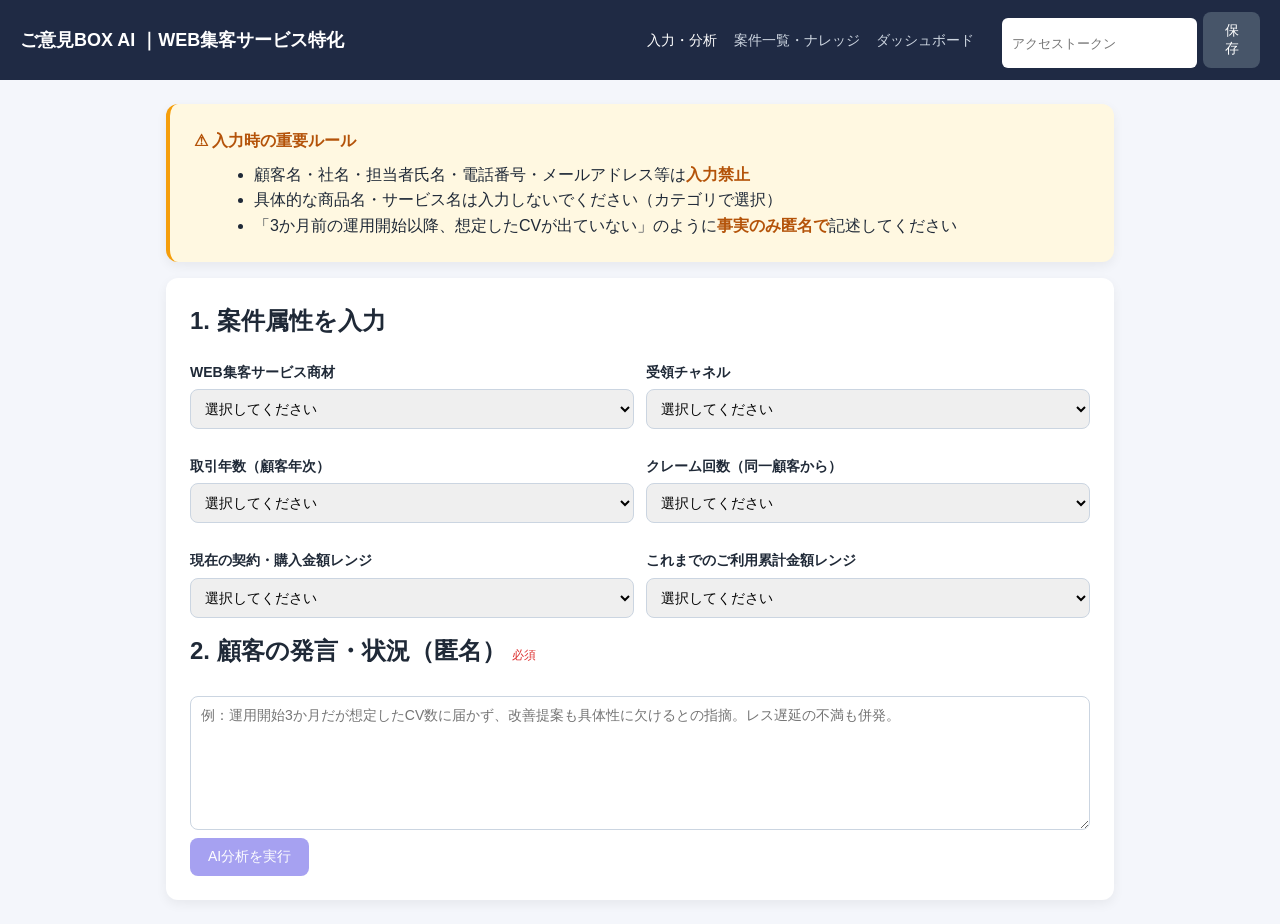
==== index.html @ 3616e9e4 "Update index.html" ====
<!DOCTYPE html>
<html lang="ja">
<head>
  <meta charset="UTF-8" />
  <meta name="viewport" content="width=device-width,initial-scale=1" />
  <title>ご意見BOX AI ｜WEB集客サービス特化</title>
  <link rel="stylesheet" href="style.css" />
</head>
<body>
  <header class="topbar">
    <h1>ご意見BOX AI ｜WEB集客サービス特化 </h1>
    <nav>
      <a href="index.html" class="active">入力・分析</a>
      <a href="list.html">案件一覧・ナレッジ</a>
      <a href="dashboard.html">ダッシュボード</a>
    </nav>
    <div class="token-area">
      <input type="password" id="token" placeholder="アクセストークン" />
      <button id="saveToken">保存</button>
    </div>
  </header>

  <main class="container">
    <section class="card notice">
      <strong>⚠ 入力時の重要ルール</strong>
      <ul>
        <li>顧客名・社名・担当者氏名・電話番号・メールアドレス等は<strong>入力禁止</strong></li>
        <li>具体的な商品名・サービス名は入力しないでください（カテゴリで選択）</li>
        <li>「3か月前の運用開始以降、想定したCVが出ていない」のように<strong>事実のみ匿名で</strong>記述してください</li>
      </ul>
    </section>

    <section class="card">
      <h2>1. 案件属性を入力</h2>
      <div class="grid2">
        <label>WEB集客サービス商材
          <select id="productCategory">
            <option value="">選択してください</option>
            <option>広告</option>
            <option>SEO</option>
            <option>MEO</option>
            <option>SNS</option>
            <option>コンサル</option>
            <option>その他</option>
          </select>
        </label>
        <label>受領チャネル
          <select id="channel">
            <option value="">選択してください</option>
            <option>電話</option><option>メール</option>
            <option>対面商談</option><option>Web会議</option>
            <option>チャット</option><option>その他</option>
          </select>
        </label>
        <label>取引年数（顧客年次）
          <select id="tenure">
            <option value="">選択してください</option>
            <option>1年未満</option>
            <option>1〜2年</option>
            <option>3〜5年</option>
            <option>6〜10年</option>
            <option>10年以上</option>
          </select>
        </label>
        <label>クレーム回数（同一顧客から）
          <select id="claimCount">
            <option value="">選択してください</option>
            <option>初回</option>
            <option>2回目</option>
            <option>3回目</option>
            <option>4回以上</option>
          </select>
        </label>
        <label>現在の契約・購入金額レンジ
          <select id="currentAmount">
            <option value="">選択してください</option>
            <option>〜10万円</option>
            <option>10〜30万円</option>
            <option>30〜50万円</option>
            <option>50〜100万円</option>
            <option>100〜300万円</option>
          </select>
        </label>
        <label>これまでのご利用累計金額レンジ
          <select id="totalAmount">
            <option value="">選択してください</option>
            <option>〜100万円</option>
            <option>100〜500万円</option>
            <option>500〜1,000万円</option>
            <option>1,000〜5,000万円</option>
            <option>5,000万円〜</option>
          </select>
        </label>
      </div>

      <h2>2. 顧客の発言・状況（匿名） <span class="required">必須</span></h2>
      <textarea id="text" rows="7" maxlength="3000"
        placeholder="例：運用開始3か月だが想定したCV数に届かず、改善提案も具体性に欠けるとの指摘。レス遅延の不満も併発。"></textarea>
      <div id="piiWarn" class="pii-warn hidden"></div>

      <button id="analyzeBtn" class="primary" disabled>AI分析を実行</button>
      <div id="loading" class="hidden">分析中…（15〜25秒）</div>
    </section>

    <section id="result" class="card hidden">
      <h2>3. AI分析結果</h2>
      <div id="analysisArea"></div>

      <h3>4. 対応案（AIが選定した3つの対応型）</h3>
      <div id="proposalsArea"></div>

      <h3>5. 推奨される社内アクション</h3>
      <ul id="actionsArea"></ul>

      <h3>6. 参考にした過去ナレッジ</h3>
      <div id="knowledgeArea"></div>

      <h3>7. 採用案の確定・編集</h3>
      <label>採用する対応文（編集可・固有名詞禁止）
        <textarea id="finalReply" rows="8"></textarea>
      </label>
      <div id="finalPiiWarn" class="pii-warn hidden"></div>
      <label>採用した対応型
        <select id="adoptedLabel">
          <option value="">選択</option>
          <option>即時謝罪型</option>
          <option>原因説明型</option>
          <option>改善プラン提示型</option>
          <option>施策修正提案型</option>
          <option>追加サービス提案型</option>
          <option>契約条件見直し型</option>
          <option>エスカレーション型</option>
          <option>カスタム</option>
        </select>
      </label>
      <button id="finalizeBtn" class="primary">ナレッジとして確定保存</button>
    </section>
  </main>

  <script src="pii.js"></script>
  <script src="app.js"></script>
</body>
</html>
---- style.css ----
* { box-sizing: border-box; }
body {
  margin: 0;
  font-family: -apple-system, "Helvetica Neue", "Hiragino Sans", sans-serif;
  background: #f4f6fb; color: #1f2937; line-height: 1.6;
}
.topbar {
  background: #1f2a44; color: #fff;
  padding: 12px 20px;
  display: flex; align-items: center; gap: 16px; flex-wrap: wrap;
}
.topbar h1 { margin: 0; font-size: 18px; flex: 1; }
.topbar nav a {
  color: #cdd5e0; text-decoration: none;
  margin-right: 12px; font-size: 14px;
}
.topbar nav a.active, .topbar nav a:hover { color: #fff; }
.token-area { display: flex; gap: 6px; }
.token-area input {
  padding: 6px 10px; border: 0; border-radius: 6px; font-size: 13px;
}
.container { max-width: 980px; margin: 24px auto; padding: 0 16px; }
.card {
  background: #fff; border-radius: 12px; padding: 24px;
  box-shadow: 0 4px 12px rgba(0,0,0,.06); margin-bottom: 16px;
}
.notice {
  background: #fff8e1; border-left: 4px solid #f59e0b;
}
.notice strong { color: #b45309; }
.notice ul { margin: 8px 0 0 20px; }
h2, h3 { margin-top: 0; }
label { display: block; margin-bottom: 14px; font-weight: 600; font-size: 14px; }
input, textarea, select {
  width: 100%; padding: 10px;
  border: 1px solid #cbd5e1; border-radius: 8px;
  font-size: 14px; margin-top: 6px; font-family: inherit;
}
button {
  background: #475569; color: #fff; border: 0;
  padding: 10px 18px; border-radius: 8px;
  font-size: 14px; cursor: pointer;
}
button.primary { background: #4f46e5; }
button.primary:hover:not(:disabled) { background: #4338ca; }
button:disabled { opacity: .5; cursor: not-allowed; }
.required { color: #d33; font-size: 12px; font-weight: 400; }
.hidden { display: none; }
.grid2 { display: grid; grid-template-columns: 1fr 1fr; gap: 12px; }
@media (max-width: 600px) { .grid2 { grid-template-columns: 1fr; } }
.tag {
  display: inline-block; padding: 2px 10px; border-radius: 999px;
  font-size: 12px; margin-right: 6px; background: #eef;
}
.tag.高, .tag.緊急, .tag.強い不満 { background: #fde2e2; color: #c00; }
.tag.中, .tag.通常, .tag.不満 { background: #fff3cd; color: #8a6d00; }
.tag.低, .tag.中立, .tag.要望 { background: #e2f3e2; color: #2a7; }
.tag-claim { background: #e0e7ff; color: #3730a3; font-weight: 600; }
.tag-type { background: #fce7f3; color: #9d174d; font-weight: 600; }
.pii-warn {
  background: #fee2e2; color: #991b1b;
  border-left: 4px solid #dc2626;
  padding: 10px 14px; border-radius: 6px; margin: 8px 0; font-size: 13px;
}
.pii-warn ul { margin: 4px 0 0 18px; }
.proposal {
  border: 1px solid #e2e8f0; border-radius: 10px;
  padding: 14px; margin-bottom: 10px; background: #fafbff;
}
.proposal h4 { margin: 0 0 8px; display: flex; align-items: center; gap: 8px; }
.proposal .pc {
  display: grid; grid-template-columns: 1fr 1fr; gap: 8px;
  font-size: 13px; margin-top: 6px;
}
.proposal .pc div { padding: 6px 10px; border-radius: 6px; }
.proposal .pros { background: #e8f5e8; }
.proposal .cons { background: #fdecec; }
.copy-btn {
  background: #94a3b8; padding: 4px 10px; font-size: 12px; margin-left: 8px;
}
.filters { display: flex; gap: 8px; flex-wrap: wrap; align-items: center; }
.filters input, .filters select { width: auto; flex: 1 1 140px; }
.item {
  background: #fff; border-radius: 10px; padding: 14px;
  margin-bottom: 10px; box-shadow: 0 2px 4px rgba(0,0,0,.04);
}
.item h3 { margin: 0 0 6px; font-size: 15px; }
.bar {
  height: 18px; background: #4f46e5; color: #fff;
  font-size: 12px; padding: 0 6px; border-radius: 4px;
  margin: 2px 0; white-space: nowrap; min-width: 24px;
}
.bar-row { display: flex; align-items: center; gap: 8px; font-size: 13px; }
.bar-row .label { width: 130px; }
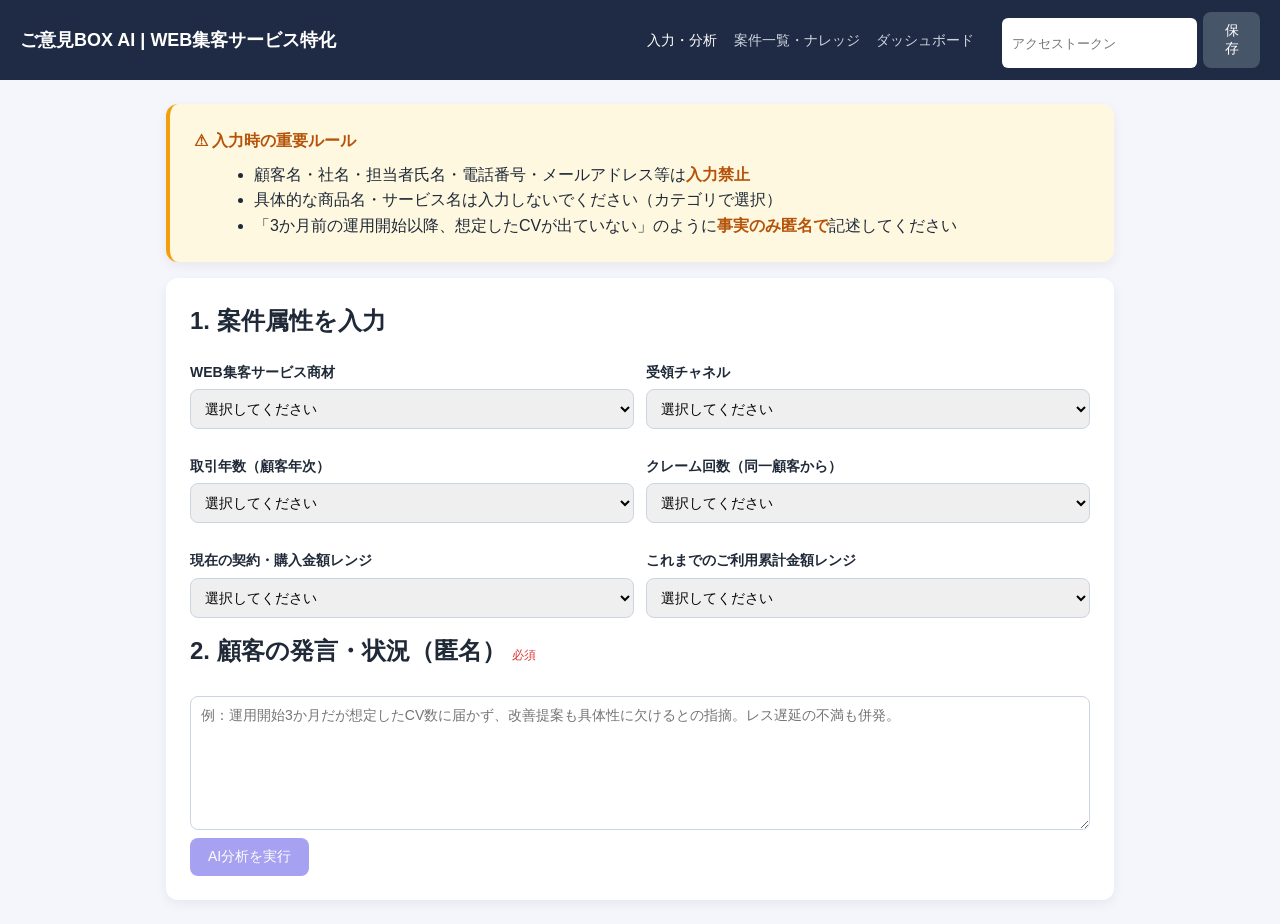
==== commit 8e9f5f08: "Update index.html" ====
--- a/index.html
+++ b/index.html
@@ -3,12 +3,12 @@
 <head>
   <meta charset="UTF-8" />
   <meta name="viewport" content="width=device-width,initial-scale=1" />
-  <title>ご意見BOX AI ｜WEB集客サービス特化</title>
+  <title>ご意見BOX AI | WEB集客サービス特化</title>
   <link rel="stylesheet" href="style.css" />
 </head>
 <body>
   <header class="topbar">
-    <h1>ご意見BOX AI ｜WEB集客サービス特化 </h1>
+    <h1>ご意見BOX AI | WEB集客サービス特化 </h1>
     <nav>
       <a href="index.html" class="active">入力・分析</a>
       <a href="list.html">案件一覧・ナレッジ</a>
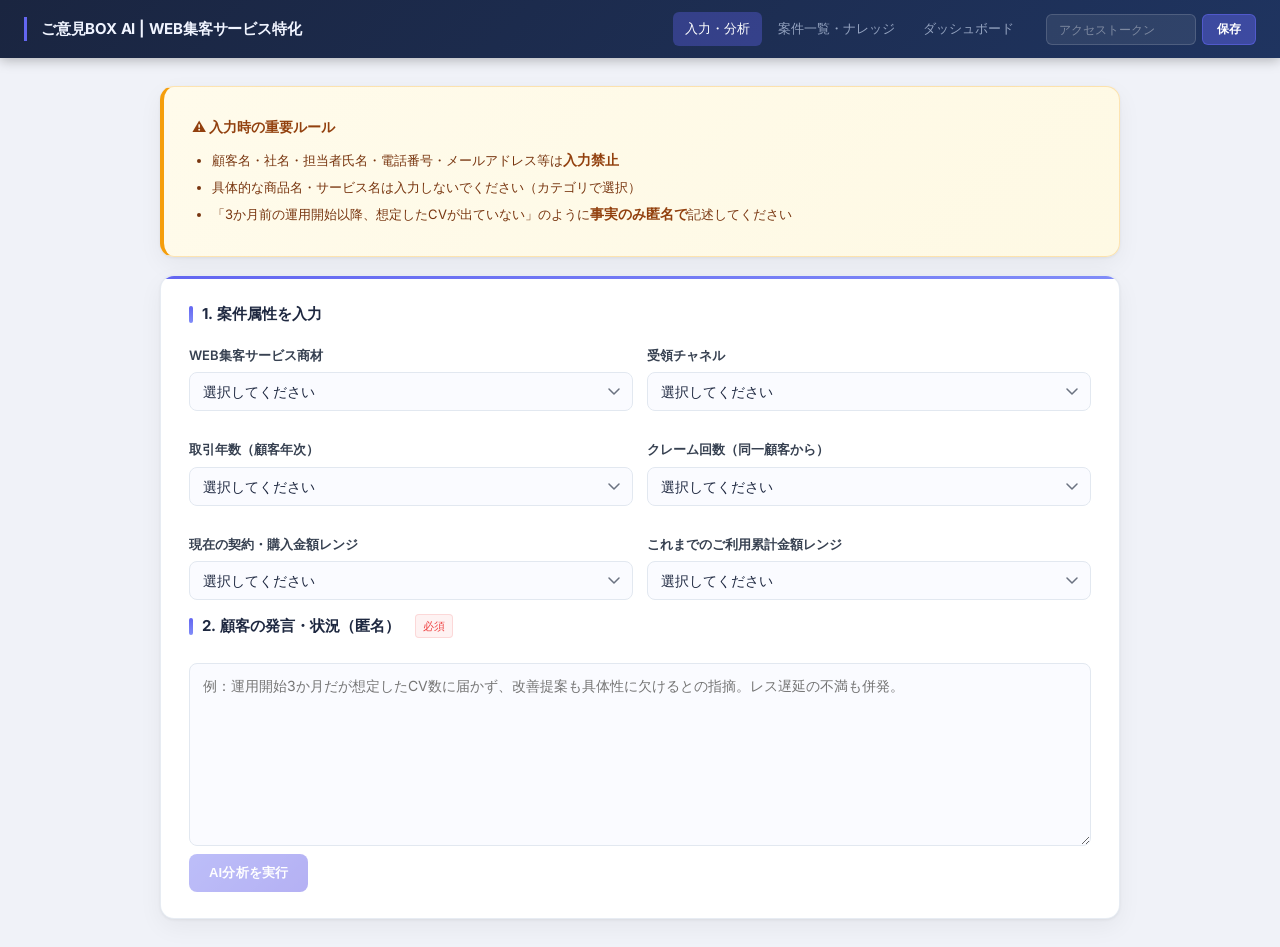
==== commit 862b8ac0: "Update index.html" ====
--- a/index.html
+++ b/index.html
@@ -1,3 +1,5 @@
+<!-- Output: html -->
+<!-- File: index.html -->
 <!DOCTYPE html>
 <html lang="ja">
 <head>
@@ -8,7 +10,7 @@
 </head>
 <body>
   <header class="topbar">
-    <h1>ご意見BOX AI | WEB集客サービス特化 </h1>
+    <h1>ご意見BOX AI | WEB集客サービス特化</h1>
     <nav>
       <a href="index.html" class="active">入力・分析</a>
       <a href="list.html">案件一覧・ナレッジ</a>
@@ -47,9 +49,12 @@
         <label>受領チャネル
           <select id="channel">
             <option value="">選択してください</option>
-            <option>電話</option><option>メール</option>
-            <option>対面商談</option><option>Web会議</option>
-            <option>チャット</option><option>その他</option>
+            <option>電話</option>
+            <option>メール</option>
+            <option>対面商談</option>
+            <option>Web会議</option>
+            <option>チャット</option>
+            <option>その他</option>
           </select>
         </label>
         <label>取引年数（顧客年次）
--- a/style.css
+++ b/style.css
@@ -1,94 +1,749 @@
+/* File: style.css */
+@import url('https://fonts.googleapis.com/css2?family=Inter:wght@400;500;600;700&display=swap');
+
+/* ===========================
+   リセット・ベース
+   =========================== */
 * { box-sizing: border-box; }
+
 body {
   margin: 0;
-  font-family: -apple-system, "Helvetica Neue", "Hiragino Sans", sans-serif;
-  background: #f4f6fb; color: #1f2937; line-height: 1.6;
-}
+  font-family: 'Inter', -apple-system, "Helvetica Neue", "Hiragino Sans", sans-serif;
+  background: #f0f2f8;
+  color: #1e2840;
+  line-height: 1.65;
+  -webkit-font-smoothing: antialiased;
+}
+
+/* ===========================
+   トップバー
+   =========================== */
 .topbar {
-  background: #1f2a44; color: #fff;
-  padding: 12px 20px;
-  display: flex; align-items: center; gap: 16px; flex-wrap: wrap;
-}
-.topbar h1 { margin: 0; font-size: 18px; flex: 1; }
+  background: linear-gradient(135deg, #1a2540 0%, #1f3460 100%);
+  color: #fff;
+  padding: 0 24px;
+  height: 58px;
+  display: flex;
+  align-items: center;
+  gap: 20px;
+  flex-wrap: nowrap;
+  box-shadow: 0 2px 12px rgba(0,0,0,.28);
+  position: sticky;
+  top: 0;
+  z-index: 100;
+}
+
+.topbar h1 {
+  margin: 0;
+  font-size: 15px;
+  font-weight: 700;
+  flex: 1;
+  letter-spacing: -0.2px;
+  white-space: nowrap;
+  overflow: hidden;
+  text-overflow: ellipsis;
+  padding-left: 14px;
+  border-left: 3px solid #6366f1;
+  color: #f0f4ff;
+}
+
+.topbar nav {
+  display: flex;
+  gap: 4px;
+}
+
 .topbar nav a {
-  color: #cdd5e0; text-decoration: none;
-  margin-right: 12px; font-size: 14px;
-}
-.topbar nav a.active, .topbar nav a:hover { color: #fff; }
-.token-area { display: flex; gap: 6px; }
+  color: #94a3c0;
+  text-decoration: none;
+  font-size: 13px;
+  font-weight: 500;
+  padding: 6px 12px;
+  border-radius: 6px;
+  transition: background 0.2s, color 0.2s;
+  white-space: nowrap;
+}
+
+.topbar nav a:hover {
+  color: #fff;
+  background: rgba(255,255,255,.08);
+}
+
+.topbar nav a.active {
+  color: #fff;
+  background: rgba(99,102,241,.35);
+}
+
+.token-area {
+  display: flex;
+  gap: 6px;
+  flex-shrink: 0;
+}
+
 .token-area input {
-  padding: 6px 10px; border: 0; border-radius: 6px; font-size: 13px;
-}
-.container { max-width: 980px; margin: 24px auto; padding: 0 16px; }
+  padding: 6px 12px;
+  border: 1px solid rgba(255,255,255,.15);
+  border-radius: 6px;
+  font-size: 12px;
+  background: rgba(255,255,255,.08);
+  color: #fff;
+  width: 150px;
+  transition: border-color 0.2s, background 0.2s;
+  margin-top: 0;
+}
+
+.token-area input::placeholder { color: rgba(255,255,255,.38); }
+
+.token-area input:focus {
+  outline: none;
+  border-color: #6366f1;
+  background: rgba(255,255,255,.13);
+  box-shadow: none;
+}
+
+.token-area button {
+  padding: 6px 14px;
+  font-size: 12px;
+  font-weight: 600;
+  background: rgba(99,102,241,.45);
+  border: 1px solid rgba(99,102,241,.55);
+  color: #fff;
+  border-radius: 6px;
+  cursor: pointer;
+  transition: background 0.2s;
+  transform: none;
+  box-shadow: none;
+  letter-spacing: 0;
+}
+
+.token-area button:hover {
+  background: rgba(99,102,241,.7);
+  transform: none;
+  box-shadow: none;
+}
+
+/* ===========================
+   コンテナ
+   =========================== */
+.container {
+  max-width: 1000px;
+  margin: 28px auto;
+  padding: 0 20px;
+}
+
+/* ===========================
+   カード
+   =========================== */
 .card {
-  background: #fff; border-radius: 12px; padding: 24px;
-  box-shadow: 0 4px 12px rgba(0,0,0,.06); margin-bottom: 16px;
-}
+  background: #fff;
+  border-radius: 14px;
+  padding: 26px 28px;
+  box-shadow: 0 1px 3px rgba(0,0,0,.06), 0 8px 24px rgba(0,0,0,.05);
+  margin-bottom: 18px;
+  border: 1px solid rgba(226,232,240,.8);
+  position: relative;
+  overflow: hidden;
+}
+
+.card::before {
+  content: '';
+  position: absolute;
+  top: 0; left: 0; right: 0;
+  height: 3px;
+  background: linear-gradient(90deg, #6366f1, #818cf8);
+  border-radius: 14px 14px 0 0;
+}
+
+/* ===========================
+   通知カード
+   =========================== */
 .notice {
-  background: #fff8e1; border-left: 4px solid #f59e0b;
-}
-.notice strong { color: #b45309; }
-.notice ul { margin: 8px 0 0 20px; }
-h2, h3 { margin-top: 0; }
-label { display: block; margin-bottom: 14px; font-weight: 600; font-size: 14px; }
-input, textarea, select {
-  width: 100%; padding: 10px;
-  border: 1px solid #cbd5e1; border-radius: 8px;
-  font-size: 14px; margin-top: 6px; font-family: inherit;
-}
+  background: linear-gradient(135deg, #fffbeb 0%, #fef9e4 100%);
+  border: 1px solid rgba(245,158,11,.25);
+  border-left: 4px solid #f59e0b;
+}
+
+.notice::before { display: none; }
+
+.notice strong {
+  color: #92400e;
+  font-size: 14px;
+}
+
+.notice ul {
+  margin: 10px 0 0 20px;
+  padding: 0;
+}
+
+.notice ul li {
+  font-size: 13px;
+  color: #78350f;
+  margin-bottom: 5px;
+  line-height: 1.6;
+}
+
+/* ===========================
+   見出し
+   =========================== */
+h2 {
+  margin: 0 0 18px;
+  font-size: 15px;
+  font-weight: 700;
+  color: #1e2840;
+  display: flex;
+  align-items: center;
+  gap: 9px;
+}
+
+h2::before {
+  content: '';
+  display: inline-block;
+  width: 4px;
+  height: 17px;
+  background: linear-gradient(180deg, #6366f1, #818cf8);
+  border-radius: 2px;
+  flex-shrink: 0;
+}
+
+h3 {
+  margin: 22px 0 10px;
+  font-size: 14px;
+  font-weight: 700;
+  color: #374151;
+}
+
+/* ===========================
+   フォーム要素
+   =========================== */
+label {
+  display: block;
+  margin-bottom: 14px;
+  font-weight: 600;
+  font-size: 13px;
+  color: #374151;
+}
+
+input,
+textarea,
+select {
+  width: 100%;
+  padding: 10px 13px;
+  border: 1.5px solid #e2e8f0;
+  border-radius: 8px;
+  font-size: 14px;
+  margin-top: 6px;
+  font-family: inherit;
+  color: #1e2840;
+  background: #fafbff;
+  transition: border-color 0.2s, box-shadow 0.2s, background 0.2s;
+  appearance: none;
+  -webkit-appearance: none;
+}
+
+select {
+  background-image: url("data:image/svg+xml,%3Csvg xmlns='http://www.w3.org/2000/svg' width='12' height='7' viewBox='0 0 12 7'%3E%3Cpath d='M1 1l5 5 5-5' stroke='%236b7280' stroke-width='1.5' fill='none' stroke-linecap='round' stroke-linejoin='round'/%3E%3C/svg%3E");
+  background-repeat: no-repeat;
+  background-position: right 12px center;
+  padding-right: 34px;
+  cursor: pointer;
+}
+
+input:focus,
+textarea:focus,
+select:focus {
+  outline: none;
+  border-color: #6366f1;
+  background: #fff;
+  box-shadow: 0 0 0 3px rgba(99,102,241,.12);
+}
+
+textarea {
+  resize: vertical;
+  min-height: 120px;
+  line-height: 1.65;
+}
+
+/* ===========================
+   ボタン（共通）
+   =========================== */
 button {
-  background: #475569; color: #fff; border: 0;
-  padding: 10px 18px; border-radius: 8px;
-  font-size: 14px; cursor: pointer;
-}
-button.primary { background: #4f46e5; }
-button.primary:hover:not(:disabled) { background: #4338ca; }
-button:disabled { opacity: .5; cursor: not-allowed; }
-.required { color: #d33; font-size: 12px; font-weight: 400; }
-.hidden { display: none; }
-.grid2 { display: grid; grid-template-columns: 1fr 1fr; gap: 12px; }
-@media (max-width: 600px) { .grid2 { grid-template-columns: 1fr; } }
+  background: #64748b;
+  color: #fff;
+  border: 0;
+  padding: 10px 20px;
+  border-radius: 8px;
+  font-size: 13px;
+  font-weight: 600;
+  cursor: pointer;
+  letter-spacing: 0.2px;
+  transition: transform 0.15s, box-shadow 0.15s, background 0.2s;
+}
+
+button:hover:not(:disabled) {
+  transform: translateY(-1px);
+  box-shadow: 0 4px 12px rgba(0,0,0,.15);
+}
+
+button:active:not(:disabled) {
+  transform: translateY(0);
+  box-shadow: none;
+}
+
+button:disabled {
+  opacity: .42;
+  cursor: not-allowed;
+  transform: none !important;
+  box-shadow: none !important;
+}
+
+/* プライマリボタン */
+button.primary {
+  background: linear-gradient(135deg, #6366f1 0%, #4f46e5 100%);
+  box-shadow: 0 2px 8px rgba(99,102,241,.28);
+}
+
+button.primary:hover:not(:disabled) {
+  background: linear-gradient(135deg, #818cf8 0%, #6366f1 100%);
+  box-shadow: 0 4px 16px rgba(99,102,241,.38);
+}
+
+/* 採用ボタン（小） */
+.copy-btn {
+  background: linear-gradient(135deg, #e0e7ff 0%, #c7d2fe 100%);
+  color: #4338ca;
+  padding: 5px 12px;
+  font-size: 12px;
+  font-weight: 600;
+  border: 1px solid rgba(99,102,241,.25);
+  border-radius: 6px;
+  margin-left: 8px;
+  transition: background 0.2s, transform 0.15s, box-shadow 0.15s;
+}
+
+.copy-btn:hover:not(:disabled) {
+  background: linear-gradient(135deg, #c7d2fe 0%, #a5b4fc 100%);
+  color: #3730a3;
+  transform: translateY(-1px);
+  box-shadow: 0 2px 8px rgba(99,102,241,.22);
+}
+
+/* 削除ボタン */
+.del-btn {
+  background: linear-gradient(135deg, #ef4444 0%, #dc2626 100%);
+  color: #fff;
+  padding: 5px 12px;
+  font-size: 12px;
+  font-weight: 600;
+  border-radius: 6px;
+  border: none;
+  float: right;
+  box-shadow: 0 2px 6px rgba(220,38,38,.2);
+  transition: background 0.2s, transform 0.15s, box-shadow 0.15s;
+}
+
+.del-btn:hover:not(:disabled) {
+  background: linear-gradient(135deg, #f87171 0%, #ef4444 100%);
+  transform: translateY(-1px);
+  box-shadow: 0 4px 10px rgba(220,38,38,.3);
+}
+
+/* ===========================
+   ユーティリティ
+   =========================== */
+.required {
+  color: #ef4444;
+  font-size: 11px;
+  font-weight: 500;
+  background: #fef2f2;
+  padding: 2px 7px;
+  border-radius: 4px;
+  margin-left: 6px;
+  border: 1px solid rgba(239,68,68,.15);
+}
+
+.hidden { display: none !important; }
+
+.no-data {
+  color: #94a3b8;
+  font-size: 13px;
+  text-align: center;
+  padding: 12px 0;
+}
+
+.empty-state {
+  padding: 40px 20px;
+  text-align: center;
+  color: #94a3b8;
+  font-size: 14px;
+}
+
+/* ===========================
+   グリッド
+   =========================== */
+.grid2 {
+  display: grid;
+  grid-template-columns: 1fr 1fr;
+  gap: 14px;
+}
+
+@media (max-width: 700px) {
+  .grid2 { grid-template-columns: 1fr; }
+  .topbar {
+    flex-wrap: wrap;
+    height: auto;
+    padding: 10px 14px;
+    gap: 10px;
+  }
+  .topbar h1 { font-size: 13px; }
+  .container { margin: 14px auto; padding: 0 12px; }
+  .card { padding: 18px 16px; }
+}
+
+/* ===========================
+   タグ・バッジ
+   =========================== */
 .tag {
-  display: inline-block; padding: 2px 10px; border-radius: 999px;
-  font-size: 12px; margin-right: 6px; background: #eef;
-}
-.tag.高, .tag.緊急, .tag.強い不満 { background: #fde2e2; color: #c00; }
-.tag.中, .tag.通常, .tag.不満 { background: #fff3cd; color: #8a6d00; }
-.tag.低, .tag.中立, .tag.要望 { background: #e2f3e2; color: #2a7; }
-.tag-claim { background: #e0e7ff; color: #3730a3; font-weight: 600; }
-.tag-type { background: #fce7f3; color: #9d174d; font-weight: 600; }
+  display: inline-flex;
+  align-items: center;
+  padding: 3px 10px;
+  border-radius: 999px;
+  font-size: 11px;
+  font-weight: 600;
+  margin-right: 5px;
+  margin-bottom: 4px;
+  background: #eef0ff;
+  color: #4338ca;
+  border: 1px solid rgba(99,102,241,.18);
+  letter-spacing: 0.1px;
+}
+
+.tag.高, .tag.緊急, .tag.強い不満 {
+  background: #fff1f2;
+  color: #be123c;
+  border-color: rgba(190,18,60,.18);
+}
+
+.tag.中, .tag.通常, .tag.不満 {
+  background: #fffbeb;
+  color: #92400e;
+  border-color: rgba(245,158,11,.18);
+}
+
+.tag.低, .tag.中立, .tag.要望 {
+  background: #f0fdf4;
+  color: #15803d;
+  border-color: rgba(22,163,74,.18);
+}
+
+.tag-claim {
+  background: #eef2ff;
+  color: #3730a3;
+  font-weight: 700;
+  border-color: rgba(55,48,163,.2);
+}
+
+.tag-type {
+  background: #fdf4ff;
+  color: #86198f;
+  font-weight: 700;
+  border-color: rgba(134,25,143,.2);
+}
+
+/* ===========================
+   PIIワーニング
+   =========================== */
 .pii-warn {
-  background: #fee2e2; color: #991b1b;
-  border-left: 4px solid #dc2626;
-  padding: 10px 14px; border-radius: 6px; margin: 8px 0; font-size: 13px;
-}
-.pii-warn ul { margin: 4px 0 0 18px; }
+  background: linear-gradient(135deg, #fff1f2 0%, #ffe4e6 100%);
+  color: #9f1239;
+  border-left: 4px solid #f43f5e;
+  padding: 12px 16px;
+  border-radius: 8px;
+  margin: 10px 0;
+  font-size: 13px;
+  box-shadow: 0 2px 8px rgba(244,63,94,.08);
+}
+
+.pii-warn ul {
+  margin: 6px 0 0 18px;
+  padding: 0;
+}
+
+/* ===========================
+   分析結果エリア
+   =========================== */
+#analysisArea {
+  background: #f8f9ff;
+  border: 1px solid #e0e4f5;
+  border-radius: 10px;
+  padding: 16px 18px;
+  margin-bottom: 16px;
+}
+
+#analysisArea p {
+  margin: 0 0 10px;
+  font-size: 14px;
+  line-height: 1.75;
+}
+
+#analysisArea p:last-child { margin-bottom: 0; }
+
+/* ===========================
+   ローディング
+   =========================== */
+#loading {
+  display: flex;
+  align-items: center;
+  gap: 10px;
+  color: #6366f1;
+  font-size: 14px;
+  font-weight: 500;
+  margin-top: 12px;
+}
+
+#loading::before {
+  content: '';
+  display: inline-block;
+  width: 18px;
+  height: 18px;
+  border: 2.5px solid #c7d2fe;
+  border-top-color: #6366f1;
+  border-radius: 50%;
+  animation: spin 0.75s linear infinite;
+  flex-shrink: 0;
+}
+
+@keyframes spin {
+  to { transform: rotate(360deg); }
+}
+
+/* ===========================
+   提案カード
+   =========================== */
 .proposal {
-  border: 1px solid #e2e8f0; border-radius: 10px;
-  padding: 14px; margin-bottom: 10px; background: #fafbff;
-}
-.proposal h4 { margin: 0 0 8px; display: flex; align-items: center; gap: 8px; }
+  border: 1px solid #e8edf5;
+  border-left: 4px solid #6366f1;
+  border-radius: 10px;
+  padding: 16px 18px;
+  margin-bottom: 12px;
+  background: #fafbff;
+  transition: box-shadow 0.2s, transform 0.2s;
+}
+
+.proposal:hover {
+  box-shadow: 0 4px 18px rgba(99,102,241,.1);
+  transform: translateY(-1px);
+}
+
+.proposal h4 {
+  margin: 0 0 10px;
+  display: flex;
+  align-items: center;
+  gap: 8px;
+  flex-wrap: wrap;
+  font-size: 14px;
+}
+
 .proposal .pc {
-  display: grid; grid-template-columns: 1fr 1fr; gap: 8px;
-  font-size: 13px; margin-top: 6px;
-}
-.proposal .pc div { padding: 6px 10px; border-radius: 6px; }
-.proposal .pros { background: #e8f5e8; }
-.proposal .cons { background: #fdecec; }
-.copy-btn {
-  background: #94a3b8; padding: 4px 10px; font-size: 12px; margin-left: 8px;
-}
-.filters { display: flex; gap: 8px; flex-wrap: wrap; align-items: center; }
-.filters input, .filters select { width: auto; flex: 1 1 140px; }
+  display: grid;
+  grid-template-columns: 1fr 1fr;
+  gap: 10px;
+  font-size: 13px;
+  margin-top: 10px;
+}
+
+.proposal .pc div {
+  padding: 9px 13px;
+  border-radius: 8px;
+  line-height: 1.55;
+}
+
+.proposal .pros {
+  background: linear-gradient(135deg, #f0fdf4 0%, #dcfce7 100%);
+  color: #14532d;
+  border: 1px solid rgba(22,163,74,.13);
+}
+
+.proposal .cons {
+  background: linear-gradient(135deg, #fff1f2 0%, #ffe4e6 100%);
+  color: #7f1d1d;
+  border: 1px solid rgba(244,63,94,.13);
+}
+
+/* ===========================
+   アクションリスト
+   =========================== */
+#actionsArea {
+  padding-left: 22px;
+  margin: 0;
+}
+
+#actionsArea li {
+  font-size: 14px;
+  color: #374151;
+  margin-bottom: 7px;
+  line-height: 1.65;
+}
+
+/* ===========================
+   フィルター（案件一覧ページ）
+   =========================== */
+.filters {
+  display: flex;
+  gap: 10px;
+  flex-wrap: wrap;
+  align-items: flex-end;
+}
+
+.filters input,
+.filters select {
+  width: auto;
+  flex: 1 1 140px;
+  margin-top: 0;
+  font-size: 13px;
+  padding: 8px 12px;
+}
+
+.filters select {
+  padding-right: 30px;
+}
+
+.filters button {
+  flex-shrink: 0;
+}
+
+/* ===========================
+   ナレッジ・案件アイテムカード
+   =========================== */
 .item {
-  background: #fff; border-radius: 10px; padding: 14px;
-  margin-bottom: 10px; box-shadow: 0 2px 4px rgba(0,0,0,.04);
-}
-.item h3 { margin: 0 0 6px; font-size: 15px; }
+  background: #fff;
+  border-radius: 12px;
+  padding: 18px 20px;
+  margin-bottom: 12px;
+  box-shadow: 0 1px 3px rgba(0,0,0,.05), 0 4px 14px rgba(0,0,0,.04);
+  border: 1px solid #e8edf5;
+  border-left: 3px solid #818cf8;
+  transition: box-shadow 0.2s, transform 0.2s;
+  overflow: hidden;
+}
+
+.item:hover {
+  box-shadow: 0 4px 18px rgba(99,102,241,.09);
+  transform: translateY(-1px);
+}
+
+.item h3 {
+  margin: 0 0 8px;
+  font-size: 14px;
+  font-weight: 700;
+  color: #1e2840;
+  line-height: 1.5;
+  display: flex;
+  align-items: flex-start;
+  gap: 8px;
+  flex-wrap: wrap;
+}
+
+.item p {
+  font-size: 13px;
+  color: #64748b;
+  margin: 0 0 6px;
+  line-height: 1.6;
+}
+
+.item details {
+  margin-top: 10px;
+}
+
+.item details summary {
+  font-size: 13px;
+  font-weight: 600;
+  color: #6366f1;
+  cursor: pointer;
+  user-select: none;
+  padding: 4px 0;
+}
+
+.item details summary:hover { color: #4f46e5; }
+
+.item details p {
+  margin: 8px 0 0;
+  padding: 12px 14px;
+  background: #f8f9ff;
+  border-radius: 8px;
+  border: 1px solid #e0e4f5;
+  font-size: 13px;
+  color: #374151;
+  line-height: 1.7;
+}
+
+.item small {
+  font-size: 11px;
+  color: #94a3b8;
+}
+
+/* ===========================
+   ダッシュボード
+   =========================== */
+.dashboard-total {
+  margin: 16px 0 0;
+  font-size: 14px;
+  color: #374151;
+}
+
+.dashboard-total span {
+  color: #6366f1;
+  font-size: 20px;
+  font-weight: 700;
+}
+
+.grid2 > div {
+  background: #fafbff;
+  border: 1px solid #e8edf5;
+  border-radius: 10px;
+  padding: 16px;
+}
+
+.grid2 > div h3 {
+  margin: 0 0 12px;
+  font-size: 13px;
+  font-weight: 700;
+  color: #374151;
+  padding-bottom: 8px;
+  border-bottom: 1px solid #e8edf5;
+}
+
+/* ===========================
+   バーチャート（ダッシュボード）
+   =========================== */
 .bar {
-  height: 18px; background: #4f46e5; color: #fff;
-  font-size: 12px; padding: 0 6px; border-radius: 4px;
-  margin: 2px 0; white-space: nowrap; min-width: 24px;
-}
-.bar-row { display: flex; align-items: center; gap: 8px; font-size: 13px; }
-.bar-row .label { width: 130px; }
+  height: 20px;
+  background: linear-gradient(90deg, #6366f1, #818cf8);
+  color: #fff;
+  font-size: 11px;
+  font-weight: 700;
+  padding: 0 8px;
+  border-radius: 5px;
+  margin: 2px 0;
+  white-space: nowrap;
+  min-width: 28px;
+  display: flex;
+  align-items: center;
+  box-shadow: 0 2px 5px rgba(99,102,241,.22);
+}
+
+.bar-row {
+  display: flex;
+  align-items: center;
+  gap: 10px;
+  font-size: 13px;
+  margin-bottom: 5px;
+}
+
+.bar-row .label {
+  width: 140px;
+  color: #475569;
+  font-weight: 500;
+  flex-shrink: 0;
+  overflow: hidden;
+  text-overflow: ellipsis;
+  white-space: nowrap;
+}
